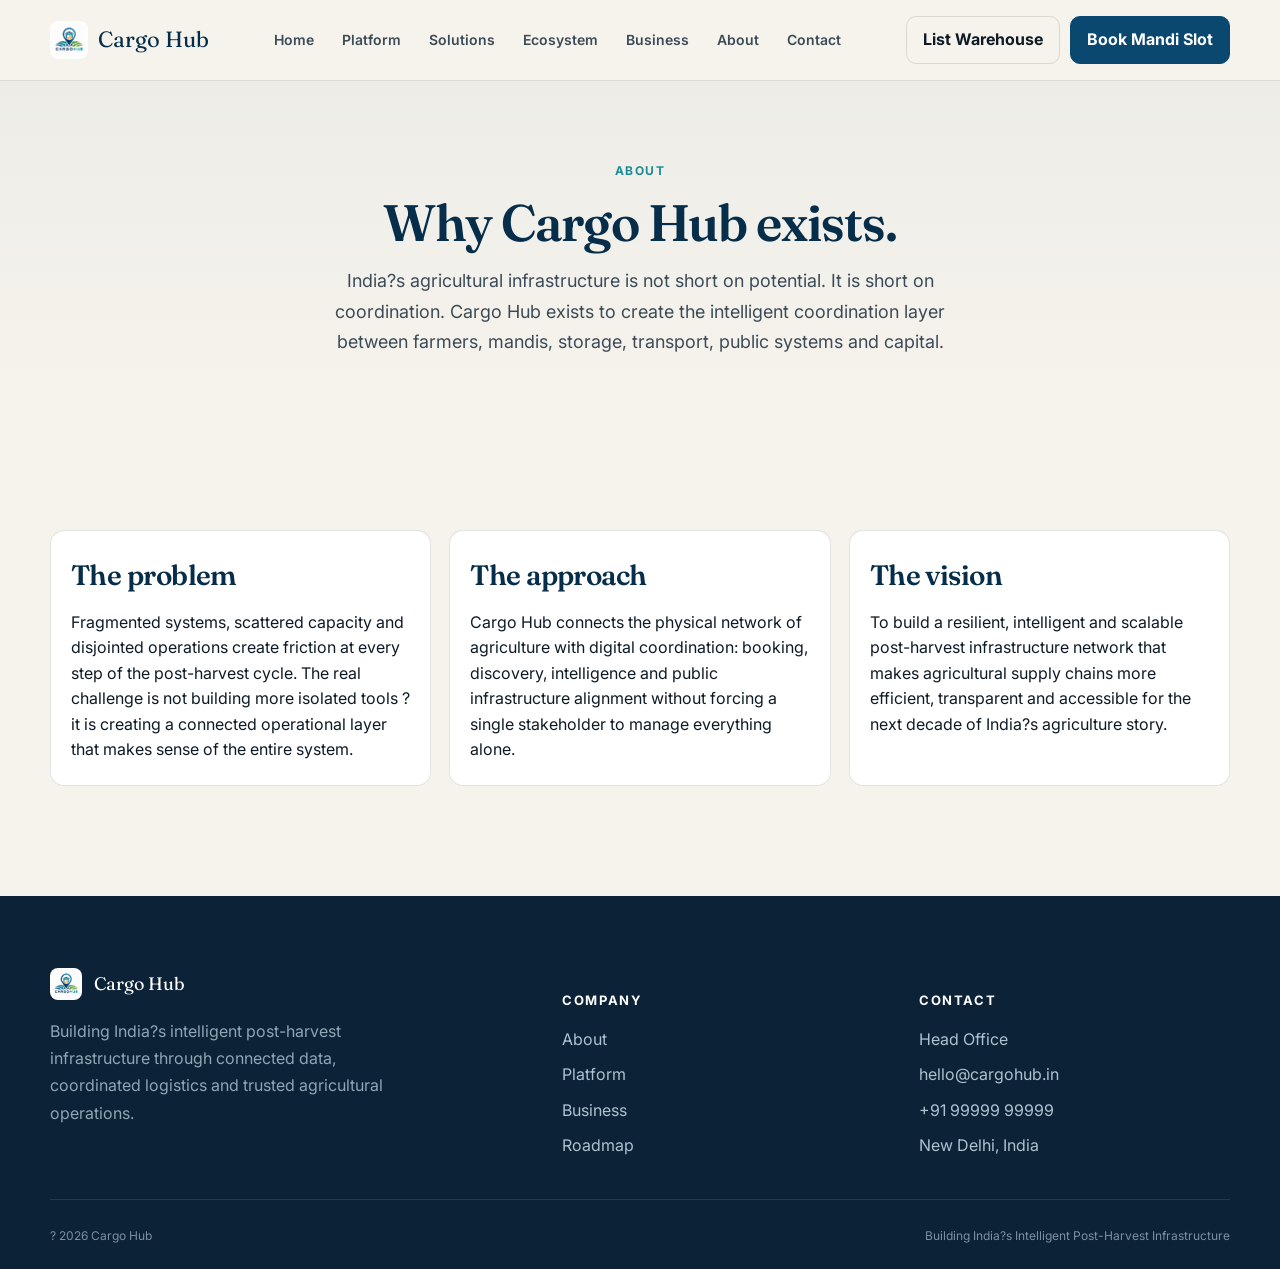
==== about.html @ 275a8447 "updated UI" ====
<!DOCTYPE html><html lang="en"><head><meta charset="UTF-8" /><meta name="viewport" content="width=device-width, initial-scale=1.0" /><title>About | Cargo Hub</title><meta name="description" content="Learn why Cargo Hub exists: to build the intelligent coordination layer for India?s fragmented post-harvest infrastructure." /><link rel="icon" href="assets/cargohub-logo.jpeg" /><link rel="preconnect" href="https://fonts.googleapis.com" /><link rel="preconnect" href="https://fonts.gstatic.com" crossorigin /><link href="https://fonts.googleapis.com/css2?family=Fraunces:opsz,wght@9..144,500;9..144,600;9..144,700&family=Inter:wght@400;500;600;700&display=swap" rel="stylesheet" /><link rel="stylesheet" href="style.css" /></head><body><header class="navbar"><div class="wrap navbar-inner"><a href="index.html" class="brand"><img src="assets/cargohub-logo.jpeg" alt="Cargo Hub logo" /><span class="brand-name">Cargo Hub</span></a><nav class="nav-links" aria-label="Main navigation"><a href="index.html" data-nav>Home</a><div class="nav-item"><a href="platform.html" class="nav-trigger" data-nav aria-expanded="false">Platform</a><div class="mega-menu"><div class="mega-menu-grid"><a href="smart-mandi.html" class="mega-item"><span class="mega-icon">01</span><span><strong>Smart Mandi</strong><small>Digitize arrivals, queues and unloading.</small></span></a><a href="storage-network.html" class="mega-item"><span class="mega-icon">02</span><span><strong>Smart Storage Network</strong><small>Discover and book storage intelligently.</small></span></a><a href="platform.html" class="mega-item"><span class="mega-icon">03</span><span><strong>AI &amp; Intelligence</strong><small>Predictive planning for post-harvest operations.</small></span></a><a href="government.html" class="mega-item"><span class="mega-icon">04</span><span><strong>Government Integration</strong><small>Connect field operations to public programs.</small></span></a></div></div></div><a href="smart-mandi.html" data-nav>Solutions</a><a href="ecosystem.html" data-nav>Ecosystem</a><a href="business.html" data-nav>Business</a><a href="about.html" data-nav>About</a><a href="contact.html" data-nav>Contact</a></nav><div class="nav-ctas"><button class="btn btn-ghost btn-sm" type="button" data-open-modal="warehouse">List Warehouse</button><button class="btn btn-primary btn-sm" type="button" data-open-modal="mandi">Book Mandi Slot</button></div><button class="hamburger" id="hamburgerBtn" type="button" aria-label="Open menu"><span></span><span></span><span></span></button></div></header><div class="mobile-drawer" id="mobileDrawer"><div class="mobile-drawer-top"><a href="index.html" class="brand"><img src="assets/cargohub-logo.jpeg" alt="Cargo Hub logo" /><span class="brand-name">Cargo Hub</span></a><button class="drawer-close" id="drawerClose" type="button" aria-label="Close menu">&times;</button></div><nav class="mobile-menu"><a href="index.html" data-nav-mobile>Home</a><a href="platform.html" data-nav-mobile>Platform</a><div class="mobile-menu-group"><button class="drawer-accordion" type="button">Solutions</button><div class="mobile-submenu"><a href="smart-mandi.html" data-nav-mobile>Smart Mandi</a><a href="storage-network.html" data-nav-mobile>Smart Storage Network</a><a href="platform.html" data-nav-mobile>AI &amp; Intelligence</a><a href="government.html" data-nav-mobile>Government Integration</a></div></div><a href="ecosystem.html" data-nav-mobile>Ecosystem</a><a href="business.html" data-nav-mobile>Business</a><a href="about.html" data-nav-mobile>About</a><a href="contact.html" data-nav-mobile>Contact</a></nav><div class="mobile-drawer-ctas"><button class="btn btn-ghost btn-block" type="button" data-open-modal="warehouse">List Warehouse</button><button class="btn btn-primary btn-block" type="button" data-open-modal="mandi">Book Mandi Slot</button></div></div><main><section class="page-hero"><div class="wrap page-hero-inner reveal"><span class="kicker">About</span><h1>Why Cargo Hub exists.</h1><p>India?s agricultural infrastructure is not short on potential. It is short on coordination. Cargo Hub exists to create the intelligent coordination layer between farmers, mandis, storage, transport, public systems and capital.</p></div></section><section class="section"><div class="wrap"><div class="story-grid reveal"><div class="story-card"><h3>The problem</h3><p>Fragmented systems, scattered capacity and disjointed operations create friction at every step of the post-harvest cycle. The real challenge is not building more isolated tools ? it is creating a connected operational layer that makes sense of the entire system.</p></div><div class="story-card"><h3>The approach</h3><p>Cargo Hub connects the physical network of agriculture with digital coordination: booking, discovery, intelligence and public infrastructure alignment without forcing a single stakeholder to manage everything alone.</p></div><div class="story-card"><h3>The vision</h3><p>To build a resilient, intelligent and scalable post-harvest infrastructure network that makes agricultural supply chains more efficient, transparent and accessible for the next decade of India?s agriculture story.</p></div></div></div></section></main><footer class="site-footer"><div class="wrap"><div class="footer-top"><div><div class="footer-brand"><img src="assets/cargohub-logo.jpeg" alt="Cargo Hub logo" /><div class="footer-brand-name">Cargo Hub</div></div><p class="footer-tag">Building India?s intelligent post-harvest infrastructure through connected data, coordinated logistics and trusted agricultural operations.</p></div><div class="footer-col"><h5>Company</h5><ul><li><a href="about.html">About</a></li><li><a href="platform.html">Platform</a></li><li><a href="business.html">Business</a></li><li><a href="roadmap.html">Roadmap</a></li></ul></div><div class="footer-col"><h5>Contact</h5><ul><li><a href="contact.html">Head Office</a></li><li><a href="mailto:hello@cargohub.in">hello@cargohub.in</a></li><li><a href="tel:+919999999999">+91 99999 99999</a></li><li><a href="contact.html">New Delhi, India</a></li></ul></div></div><div class="footer-bottom"><span>? <span id="year"></span> Cargo Hub</span><span>Building India?s Intelligent Post-Harvest Infrastructure</span></div></div></footer><div class="modal-overlay" id="modal-mandi"><div class="modal" role="dialog" aria-modal="true" aria-labelledby="modal-mandi-title"><div class="modal-top"><h3 id="modal-mandi-title">Book Mandi Slot</h3><button class="modal-close" type="button" data-close-modal aria-label="Close dialog">&times;</button></div><p class="modal-sub">Reserve a pre-scheduled arrival window and skip the queue.</p><form id="form-mandi"><div class="form-row"><label for="name">Full Name</label><input id="name" name="name" type="text" placeholder="Your name" required /></div><div class="form-grid-2"><div class="form-row"><label for="phone">Phone Number</label><input id="phone" name="phone" type="tel" placeholder="+91 9..." required /></div><div class="form-row"><label for="commodity">Commodity</label><input id="commodity" name="commodity" type="text" placeholder="Wheat, Rice..." required /></div></div><div class="form-grid-2"><div class="form-row"><label for="tonnage">Tonnage</label><input id="tonnage" name="tonnage" type="text" placeholder="e.g. 12 MT" required /></div><div class="form-row"><label for="date">Preferred Date</label><input id="date" name="date" type="date" required /></div></div><div class="form-row"><label for="mandi">Mandi / APMC</label><input id="mandi" name="mandi" type="text" placeholder="Mandi name" required /></div><button class="btn btn-primary btn-block" type="submit">Submit Request</button><p class="form-note">This form is connected to the existing Cargo Hub Google Form workflow.</p></form><div class="form-success" id="success-mandi"><div class="fs-icon">?</div><h4>Request submitted</h4><p>Your booking request has been received and routed to the existing Cargo Hub form flow.</p></div></div></div><div class="modal-overlay" id="modal-warehouse"><div class="modal" role="dialog" aria-modal="true" aria-labelledby="modal-warehouse-title"><div class="modal-top"><h3 id="modal-warehouse-title">List Your Warehouse</h3><button class="modal-close" type="button" data-close-modal aria-label="Close dialog">&times;</button></div><p class="modal-sub">Register your facility and start earning from available capacity.</p><form id="form-warehouse"><div class="form-grid-2"><div class="form-row"><label for="owner">Owner Name</label><input id="owner" name="owner" type="text" placeholder="Owner or contact" required /></div><div class="form-row"><label for="org">Organisation</label><input id="org" name="org" type="text" placeholder="Warehouse / firm" required /></div></div><div class="form-grid-2"><div class="form-row"><label for="type">Warehouse Type</label><select id="type" name="type" required><option value="">Select type</option><option>Godown</option><option>Cold Storage</option><option>Warehouse</option><option>Silos / Bulk Storage</option></select></div><div class="form-row"><label for="capacity">Capacity</label><input id="capacity" name="capacity" type="text" placeholder="e.g. 2500 MT" required /></div></div><div class="form-row"><label for="location">Location</label><input id="location" name="location" type="text" placeholder="Village / district / state" required /></div><div class="form-grid-2"><div class="form-row"><label for="phone-warehouse">Phone</label><input id="phone-warehouse" name="phone" type="tel" placeholder="+91 ..." required /></div><div class="form-row"><label for="email">Email</label><input id="email" name="email" type="email" placeholder="you@example.com" required /></div></div><button class="btn btn-primary btn-block" type="submit">List Facility</button><p class="form-note">This form is connected to the existing Cargo Hub warehouse registration flow.</p></form><div class="form-success" id="success-warehouse"><div class="fs-icon">?</div><h4>Warehouse listed</h4><p>Your registration has been received and routed to the existing Cargo Hub warehouse form flow.</p></div></div></div><script src="script.js"></script></body></html>
---- style.css ----
:root {
  --ink: #0E1B26;
  --ink-soft: #3C4B58;
  --marine: #0A4870;
  --marine-deep: #062E4A;
  --teal: #1C8C99;
  --green: #4C8F3E;
  --amber: #E3A13B;
  --paper: #F6F3EC;
  --paper-cool: #EDF4F2;
  --paper-navy: #0C2237;
  --white: #FFFFFF;
  --line: rgba(14, 27, 38, 0.12);
  --line-soft: rgba(14, 27, 38, 0.08);
  --shadow: 0 18px 40px rgba(6, 32, 58, 0.12);
  --font-display: "Fraunces", Georgia, serif;
  --font-body: "Inter", Arial, sans-serif;
  --maxw: 1180px;
  --radius: 12px;
}

* {
  box-sizing: border-box
}

html {
  scroll-behavior: smooth
}

body {
  margin: 0;
  font-family: var(--font-body);
  background: var(--paper);
  color: var(--ink);
  line-height: 1.6;
  -webkit-font-smoothing: antialiased;
  overflow-x: hidden
}

img {
  display: block;
  max-width: 100%
}

a {
  text-decoration: none;
  color: inherit
}

ul {
  list-style: none;
  padding: 0;
  margin: 0
}

button,
input,
select {
  font: inherit
}

h1,
h2,
h3,
h4 {
  margin: 0;
  font-family: var(--font-display);
  color: var(--marine-deep);
  letter-spacing: -0.02em;
  font-weight: 600
}

p {
  margin: 0
}

svg {
  display: block;
  max-width: 100%
}

.wrap {
  width: min(var(--maxw), calc(100% - 48px));
  margin: 0 auto
}

.section {
  padding: 110px 0
}

.section--tight {
  padding: 86px 0
}

.on-cool {
  background: var(--paper-cool)
}

.on-navy {
  background: var(--paper-navy);
  color: #D7E5EE
}

.on-navy h2,
.on-navy h3,
.on-navy h4,
.on-navy .lede {
  color: #FFFFFF
}

.kicker {
  display: inline-block;
  font-size: 12px;
  font-weight: 700;
  letter-spacing: 0.12em;
  text-transform: uppercase;
  color: var(--teal);
  margin-bottom: 16px
}

.section-head {
  margin-bottom: 52px;
  max-width: 700px
}

.section-head.center {
  text-align: center;
  margin-left: auto;
  margin-right: auto
}

.section-head h2 {
  font-size: clamp(32px, 4vw, 48px);
  line-height: 1.08
}

.section-head .lede {
  font-size: 18px;
  color: var(--ink-soft);
  margin-top: 16px;
  line-height: 1.6
}

.hero {
  padding: 72px 0 90px;
  background: radial-gradient(900px 420px at 82% 0%, rgba(28, 140, 153, 0.14), rgba(255, 255, 255, 0) 60%), var(--paper)
}

.hero-grid {
  display: grid;
  grid-template-columns: 1.05fr 0.95fr;
  gap: 52px;
  align-items: center
}

.hero-copy h1 {
  font-size: clamp(42px, 4.8vw, 66px);
  line-height: 0.98;
  max-width: 12ch
}

.lede {
  font-size: 18px;
  color: var(--ink-soft);
  max-width: 42ch;
  line-height: 1.7
}

.hero-ctas {
  display: flex;
  flex-wrap: wrap;
  gap: 16px;
  margin-top: 30px
}

.hero-meta {
  display: flex;
  flex-wrap: wrap;
  gap: 14px 20px;
  margin-top: 24px;
  font-size: 11px;
  letter-spacing: 0.1em;
  text-transform: uppercase;
  color: var(--ink-soft)
}

.hero-eyebrow {
  display: flex;
  align-items: center;
  gap: 12px;
  font-size: 12px;
  font-weight: 700;
  letter-spacing: 0.12em;
  color: var(--marine);
  margin-bottom: 20px
}

.hero-eyebrow::before {
  content: "";
  display: block;
  width: 28px;
  height: 1px;
  background: var(--amber)
}

.btn {
  display: inline-flex;
  align-items: center;
  justify-content: center;
  padding: 12px 22px;
  border: 1px solid transparent;
  border-radius: 10px;
  cursor: pointer;
  font-weight: 700;
  transition: all .2s ease;
  white-space: nowrap
}

.btn:hover {
  transform: translateY(-1px)
}

.btn-primary {
  background: var(--marine);
  color: #fff;
  border-color: var(--marine)
}

.btn-primary:hover {
  background: var(--marine-deep)
}

.btn-ghost {
  background: transparent;
  border-color: var(--line);
  color: var(--ink)
}

.btn-ghost:hover {
  border-color: var(--marine);
  color: var(--marine-deep)
}

.btn-block {
  width: 100%
}

.btn-sm {
  padding: 10px 16px
}

.navbar {
  position: sticky;
  top: 0;
  z-index: 700;
  background: rgba(246, 243, 236, 0.9);
  backdrop-filter: blur(10px);
  border-bottom: 1px solid var(--line)
}

.navbar-inner {
  display: flex;
  align-items: center;
  justify-content: space-between;
  height: 80px
}

.brand {
  display: flex;
  align-items: center;
  gap: 10px
}

.brand img {
  height: 38px;
  width: auto;
  border-radius: 8px
}

.brand-name {
  font-family: var(--font-display);
  font-size: 22px;
  color: var(--marine-deep)
}

.nav-links {
  display: flex;
  align-items: center;
  gap: 28px
}

.nav-links a {
  font-size: 14px;
  font-weight: 600;
  color: var(--ink-soft);
  position: relative;
  padding: 6px 0
}

.nav-links a::after {
  content: "";
  position: absolute;
  left: 0;
  right: 0;
  bottom: -4px;
  height: 2px;
  background: var(--teal);
  transform: scaleX(0);
  transition: transform .2s ease
}

.nav-links a.active,
.nav-links a:hover {
  color: var(--marine-deep)
}

.nav-links a.active::after,
.nav-links a:hover::after {
  transform: scaleX(1)
}

.nav-item {
  position: relative
}

.mega-menu {
  position: absolute;
  top: calc(100% + 18px);
  left: 50%;
  transform: translate(-50%, 12px);
  opacity: 0;
  pointer-events: none;
  transition: all .2s ease;
  width: min(620px, 62vw);
  background: var(--white);
  border: 1px solid var(--line);
  border-radius: 16px;
  box-shadow: var(--shadow);
  padding: 18px;
  z-index: 100
}

.nav-item.open .mega-menu {
  opacity: 1;
  transform: translate(-50%, 0);
  pointer-events: auto
}

.mega-menu-grid {
  display: grid;
  grid-template-columns: repeat(2, minmax(0, 1fr));
  gap: 14px
}

.mega-item {
  display: flex;
  gap: 12px;
  border: 1px solid var(--line-soft);
  border-radius: 12px;
  padding: 14px;
  background: #fff;
  transition: border-color .2s ease, background .2s ease
}

.mega-item:hover {
  border-color: var(--teal);
  background: #f8faf9
}

.mega-item strong {
  display: block;
  color: var(--marine-deep);
  font-size: 15px;
  margin-bottom: 4px
}

.mega-item small {
  display: block;
  color: var(--ink-soft);
  line-height: 1.5
}

.mega-icon {
  width: 34px;
  height: 34px;
  border-radius: 10px;
  background: rgba(28, 140, 153, 0.1);
  display: inline-flex;
  align-items: center;
  justify-content: center;
  font-size: 11px;
  color: var(--marine-deep);
  font-weight: 700;
  flex-shrink: 0
}

.nav-ctas {
  display: flex;
  align-items: center;
  gap: 10px
}

.hamburger {
  display: none;
  background: none;
  border: 0;
  padding: 8px;
  cursor: pointer
}

.hamburger span {
  display: block;
  width: 22px;
  height: 2px;
  background: var(--ink);
  margin: 4px 0;
  border-radius: 2px
}

.mobile-drawer {
  position: fixed;
  inset: 0 auto 0 0;
  width: min(88vw, 360px);
  background: var(--paper);
  border-right: 1px solid var(--line);
  transform: translateX(-110%);
  transition: transform .25s ease;
  z-index: 900;
  padding: 24px 24px 32px;
  display: flex;
  flex-direction: column
}

.mobile-drawer.open {
  transform: translateX(0)
}

.mobile-drawer-top {
  display: flex;
  align-items: center;
  justify-content: space-between;
  margin-bottom: 24px
}

.drawer-close {
  background: none;
  border: 0;
  font-size: 32px;
  color: var(--ink);
  cursor: pointer;
  line-height: 1
}

.mobile-menu {
  display: flex;
  flex-direction: column;
  gap: 4px
}

.mobile-menu a,
.drawer-accordion {
  font-family: var(--font-display);
  font-size: 22px;
  color: var(--marine-deep);
  padding: 14px 0;
  border-bottom: 1px solid var(--line-soft);
  background: none;
  border-left: 0;
  border-right: 0;
  border-top: 0;
  text-align: left;
  width: 100%
}

.mobile-menu-group .mobile-submenu {
  display: none;
  padding: 0 0 12px
}

.mobile-menu-group.open .mobile-submenu {
  display: flex;
  flex-direction: column
}

.mobile-submenu a {
  font-family: var(--font-body);
  font-size: 15px;
  padding: 8px 0;
  border-bottom: 0
}

.mobile-drawer-ctas {
  display: flex;
  flex-direction: column;
  gap: 10px;
  margin-top: auto;
  padding-top: 18px
}

.trust-strip {
  background: var(--white);
  border-top: 1px solid var(--line);
  border-bottom: 1px solid var(--line)
}

.trust-list {
  display: flex;
  flex-wrap: wrap;
  justify-content: space-between;
  gap: 18px 28px;
  padding: 18px 0;
  font-size: 12px;
  font-weight: 600;
  color: var(--ink-soft);
  letter-spacing: 0.02em
}

.trust-list span {
  white-space: nowrap
}

.problem-grid {
  display: grid;
  grid-template-columns: repeat(2, minmax(0, 1fr));
  gap: 2px;
  border: 1px solid var(--line);
  background: var(--line);
  border-radius: 12px;
  overflow: hidden
}

.problem-card {
  background: var(--white);
  padding: 28px 26px
}

.problem-card h4 {
  font-size: 19px;
  margin-bottom: 8px
}

.problem-card p {
  color: var(--ink-soft)
}

.num {
  display: block;
  color: var(--teal);
  font-size: 13px;
  font-weight: 700;
  letter-spacing: 0.12em;
  margin-bottom: 12px
}

.compare {
  display: grid;
  grid-template-columns: repeat(2, minmax(0, 1fr));
  gap: 28px;
  margin-top: 52px
}

.compare-col {
  padding: 28px 26px;
  border-radius: 14px
}

.compare-col.today {
  background: var(--paper-navy);
  color: #CBDAEA
}

.compare-col.today h3 {
  color: #fff
}

.compare-col.tomorrow {
  background: var(--white);
  border: 1px solid var(--line)
}

.compare-label {
  font-size: 12px;
  font-weight: 700;
  letter-spacing: 0.12em;
  color: var(--teal);
  display: block;
  margin-bottom: 6px
}

.compare-col h3 {
  font-size: 22px;
  margin-bottom: 18px
}

.compare-list {
  display: grid;
  gap: 12px
}

.compare-list li {
  position: relative;
  padding-left: 18px;
  color: inherit;
  line-height: 1.6
}

.compare-list li::before {
  position: absolute;
  left: 0;
  top: 0;
  color: var(--green);
  font-weight: 700
}

.compare-col.today .compare-list li::before {
  content: '?';
  color: #8AA3B6
}

.compare-col.tomorrow .compare-list li::before {
  content: '?';
  color: var(--green)
}

.quadrants {
  display: grid;
  grid-template-columns: repeat(2, minmax(0, 1fr));
  gap: 20px
}

.quad-card {
  background: var(--white);
  border: 1px solid var(--line);
  border-radius: 12px;
  padding: 28px 24px;
  transition: border-color .2s ease, box-shadow .2s ease
}

.quad-card:hover {
  border-color: var(--teal);
  box-shadow: var(--shadow)
}

.quad-top {
  display: flex;
  align-items: center;
  gap: 12px;
  margin-bottom: 18px
}

.quad-icon {
  width: 42px;
  height: 42px;
  border-radius: 10px;
  display: flex;
  align-items: center;
  justify-content: center;
  background: rgba(28, 140, 153, 0.08);
  font-size: 18px;
  color: var(--marine-deep)
}

.q-mandi .quad-icon {
  background: rgba(10, 72, 112, 0.10)
}

.q-storage .quad-icon {
  background: rgba(28, 140, 153, 0.10)
}

.q-intel .quad-icon {
  background: rgba(76, 143, 62, 0.10)
}

.q-infra .quad-icon {
  background: rgba(227, 161, 59, 0.15)
}

.quad-card ul {
  display: grid;
  gap: 10px
}

.quad-card li {
  padding-left: 16px;
  position: relative;
  color: var(--ink-soft)
}

.quad-card li::before {
  content: "";
  position: absolute;
  left: 0;
  top: 9px;
  width: 6px;
  height: 6px;
  border-radius: 50%;
  background: var(--amber)
}

.feature-panel {
  display: grid;
  grid-template-columns: 1fr 1fr;
  gap: 30px;
  align-items: center;
  background: var(--white);
  border: 1px solid var(--line);
  border-radius: 16px;
  padding: 30px;
  margin-bottom: 26px
}

.feature-panel.reverse {
  grid-template-columns: 1fr 1fr
}

.feature-copy h3 {
  font-size: clamp(28px, 3vw, 38px);
  margin-bottom: 16px
}

.feature-copy p {
  color: var(--ink-soft);
  margin-bottom: 18px
}

.benefits-list {
  display: grid;
  gap: 10px;
  margin-bottom: 22px
}

.benefits-list li {
  position: relative;
  padding-left: 18px;
  color: var(--ink-soft)
}

.benefits-list li::before {
  content: "?";
  position: absolute;
  left: 0;
  color: var(--teal)
}

.feature-visual {
  min-height: 250px;
  border-radius: 16px;
  display: flex;
  align-items: center;
  justify-content: center;
  background: linear-gradient(135deg, #062E4A, #0A4870);
  overflow: hidden
}

.navy-visual {
  background: linear-gradient(135deg, #062E4A, #0A4870)
}

.teal-visual {
  background: linear-gradient(135deg, #1C8C99, #0A4870)
}

.green-visual {
  background: linear-gradient(135deg, #4C8F3E, #1C8C99)
}

.amber-visual {
  background: linear-gradient(135deg, #E3A13B, #0A4870)
}

.dark-visual {
  background: linear-gradient(135deg, #0d2235, #062E4A)
}

.stack-card,
.trend-box,
.mini-metrics {
  width: min(82%, 320px);
  display: grid;
  gap: 12px;
  padding: 20px;
  border-radius: 14px;
  background: rgba(255, 255, 255, 0.12);
  border: 1px solid rgba(255, 255, 255, 0.2);
  color: #fff
}

.stack-card span,
.trend-box span,
.mini-metrics div {
  display: flex;
  justify-content: space-between;
  gap: 10px;
  font-weight: 600;
  align-items: center
}

.mini-metrics strong {
  font-family: var(--font-display)
}

.stats-grid {
  display: grid;
  grid-template-columns: repeat(4, minmax(0, 1fr));
  gap: 18px
}

.stat-card {
  background: var(--white);
  border: 1px solid var(--line);
  border-radius: 14px;
  padding: 26px 20px;
  text-align: center
}

.stat-card strong {
  display: block;
  font-family: var(--font-display);
  font-size: clamp(28px, 2.5vw, 36px);
  color: var(--marine-deep);
  margin-bottom: 8px
}

.stat-card span {
  color: var(--ink-soft);
  font-size: 14px
}

.final-cta {
  background: var(--marine-deep);
  border-radius: 18px;
  padding: 68px 32px;
  text-align: center;
  background-image: radial-gradient(700px 260px at 50% 0%, rgba(28, 140, 153, 0.28), transparent 65%)
}

.final-cta h2 {
  color: #fff;
  font-size: clamp(28px, 3.8vw, 46px);
  max-width: 18ch;
  margin: 0 auto;
  line-height: 1.08
}

.final-cta p {
  max-width: 52ch;
  margin: 18px auto 0;
  color: #AEC2D0
}

.final-cta-btns {
  display: flex;
  justify-content: center;
  flex-wrap: wrap;
  gap: 14px;
  margin-top: 30px
}

.site-footer {
  background: var(--paper-navy);
  color: #AEC2D0;
  padding: 72px 0 24px
}

.footer-top {
  display: grid;
  grid-template-columns: 1.5fr 1fr 1fr;
  gap: 46px;
  padding-bottom: 40px;
  border-bottom: 1px solid rgba(255, 255, 255, 0.1)
}

.footer-brand {
  display: flex;
  align-items: center;
  gap: 12px;
  margin-bottom: 18px
}

.footer-brand img {
  height: 32px;
  width: auto;
  border-radius: 8px
}

.footer-brand-name {
  font-family: var(--font-display);
  font-size: 18px;
  color: #fff
}

.footer-tag {
  color: #8FA6B5;
  max-width: 34ch;
  line-height: 1.7
}

.footer-col h5 {
  font-size: 13px;
  font-weight: 700;
  letter-spacing: 0.12em;
  text-transform: uppercase;
  color: #fff;
  margin-bottom: 16px
}

.footer-col ul {
  display: grid;
  gap: 10px
}

.footer-col a {
  color: #AEC2D0
}

.footer-bottom {
  display: flex;
  justify-content: space-between;
  gap: 14px;
  flex-wrap: wrap;
  padding-top: 26px;
  color: #7E8FA1;
  font-size: 12px
}

.modal-overlay {
  position: fixed;
  inset: 0;
  background: rgba(6, 20, 33, 0.55);
  display: flex;
  align-items: center;
  justify-content: center;
  z-index: 1000;
  padding: 24px;
  opacity: 0;
  pointer-events: none;
  transition: opacity .2s ease
}

.modal-overlay.open {
  opacity: 1;
  pointer-events: auto
}

.modal {
  background: var(--white);
  border-radius: 14px;
  width: min(520px, 100%);
  max-height: 88vh;
  overflow: auto;
  padding: 28px 28px 24px;
  transform: translateY(10px);
  transition: transform .2s ease
}

.modal-overlay.open .modal {
  transform: translateY(0)
}

.modal-top {
  display: flex;
  align-items: flex-start;
  justify-content: space-between;
  gap: 16px;
  margin-bottom: 10px
}

.modal-top h3 {
  font-size: 24px
}

.modal-close {
  background: none;
  border: 0;
  font-size: 26px;
  color: var(--ink-soft);
  cursor: pointer
}

.modal-sub {
  font-size: 14px;
  color: var(--ink-soft);
  margin-bottom: 20px
}

.form-row {
  margin-bottom: 16px
}

.form-grid-2 {
  display: grid;
  grid-template-columns: repeat(2, minmax(0, 1fr));
  gap: 14px
}

.form-row label {
  display: block;
  font-size: 13px;
  font-weight: 700;
  margin-bottom: 6px;
  color: var(--marine-deep)
}

.form-row input,
.form-row select {
  width: 100%;
  padding: 11px 12px;
  border: 1px solid var(--line);
  border-radius: 8px;
  background: #f9fafb;
  color: var(--ink)
}

.form-row input:focus,
.form-row select:focus {
  outline: none;
  border-color: var(--teal);
  background: #fff
}

.form-note {
  margin-top: 12px;
  text-align: center;
  font-size: 12px;
  color: var(--ink-soft)
}

.form-success {
  display: none;
  text-align: center;
  padding: 20px 0
}

.form-success.show {
  display: block
}

.form-success .fs-icon {
  font-size: 40px;
  color: var(--green);
  margin-bottom: 12px
}

.form-success h4 {
  font-size: 24px;
  margin-bottom: 10px
}

.form-success p {
  color: var(--ink-soft)
}

.reveal {
  opacity: 0;
  transform: translateY(14px);
  transition: opacity .6s ease, transform .6s ease
}

.reveal.in {
  opacity: 1;
  transform: translateY(0)
}

.page-hero {
  padding: 76px 0 44px;
  background: linear-gradient(180deg, rgba(10, 72, 112, 0.04), rgba(10, 72, 112, 0));
}

.page-hero-inner {
  text-align: center;
  max-width: 820px;
  margin: 0 auto
}

.page-hero-inner h1 {
  font-size: clamp(36px, 4vw, 58px);
  line-height: 1.05;
  margin-bottom: 16px
}

.page-hero-inner p {
  margin: 0 auto;
  max-width: 60ch;
  color: var(--ink-soft);
  font-size: 18px;
  line-height: 1.7
}

.page-hero-actions {
  margin-top: 28px
}

.process-flow,
.value-grid,
.timeline,
.story-grid,
.two-col-grid,
.contact-layout {
  display: grid;
  gap: 18px
}

.process-flow {
  grid-template-columns: repeat(5, minmax(120px, 1fr));
  margin-bottom: 30px
}

.process-step,
.value-card,
.info-card,
.story-card,
.contact-panel,
.rev-card {
  background: var(--white);
  border: 1px solid var(--line);
  border-radius: 14px;
  padding: 22px 20px
}

.process-step span {
  display: block;
  color: var(--teal);
  font-size: 11px;
  font-weight: 700;
  letter-spacing: 0.12em;
  margin-bottom: 10px
}

.process-step strong {
  font-size: 16px;
  color: var(--marine-deep)
}

.two-col-grid {
  grid-template-columns: repeat(2, minmax(0, 1fr))
}

.info-card h3,
.story-card h3,
.contact-panel h3 {
  font-size: 28px;
  margin-bottom: 12px
}

.value-grid {
  grid-template-columns: repeat(3, minmax(0, 1fr))
}

.value-card strong {
  display: block;
  color: var(--marine-deep);
  font-size: 18px;
  margin-bottom: 8px
}

.value-card span {
  color: var(--ink-soft);
  font-size: 14px
}

.story-block {
  margin-top: 40px;
  background: var(--paper-cool);
  border: 1px solid var(--line);
  border-radius: 16px;
  padding: 30px
}

.story-block h3 {
  font-size: 28px;
  margin-bottom: 18px
}

.timeline {
  grid-template-columns: repeat(6, minmax(110px, 1fr))
}

.timeline-item {
  display: flex;
  flex-direction: column;
  gap: 8px;
  background: var(--white);
  border: 1px solid var(--line);
  border-radius: 12px;
  padding: 16px 14px
}

.timeline-item span {
  font-size: 11px;
  color: var(--teal);
  font-weight: 700;
  letter-spacing: 0.12em
}

.timeline-item strong {
  font-size: 15px;
  color: var(--marine-deep)
}

.small-timeline {
  grid-template-columns: repeat(5, minmax(100px, 1fr))
}

.story-grid {
  grid-template-columns: repeat(3, minmax(0, 1fr))
}

.contact-layout {
  grid-template-columns: repeat(2, minmax(0, 1fr))
}

.contact-list {
  display: grid;
  gap: 12px;
  margin-top: 18px
}

.contact-list a,
.contact-list strong {
  color: var(--marine-deep)
}

.partnership-list {
  display: grid;
  gap: 12px;
  margin-top: 18px
}

.revenue-grid {
  display: grid;
  grid-template-columns: repeat(3, minmax(0, 1fr));
  gap: 18px
}

.rev-card .rv-t {
  font-weight: 700;
  color: var(--marine-deep);
  margin-bottom: 7px
}

.rev-card .rv-d {
  color: var(--ink-soft)
}

.roadmap {
  position: relative;
  max-width: 760px;
  margin: 0 auto
}

.roadmap-line {
  position: absolute;
  left: 18px;
  top: 8px;
  bottom: 8px;
  width: 2px;
  background: var(--line)
}

.rm-item {
  position: relative;
  padding: 0 0 30px 54px
}

.rm-item:last-child {
  padding-bottom: 0
}

.rm-dot {
  position: absolute;
  left: 9px;
  top: 4px;
  width: 20px;
  height: 20px;
  border-radius: 50%;
  background: #fff;
  border: 2px solid var(--teal)
}

.rm-phase {
  font-size: 12px;
  font-weight: 700;
  letter-spacing: 0.12em;
  color: var(--teal);
  margin-bottom: 8px
}

.rm-item h4 {
  font-size: 20px;
  margin-bottom: 8px
}

.rm-item p {
  color: var(--ink-soft)
}

.tabs-nav {
  display: flex;
  flex-wrap: wrap;
  gap: 8px;
  margin-bottom: 24px
}

.tab-btn {
  padding: 10px 18px;
  border-radius: 999px;
  border: 1px solid var(--line);
  background: #fff;
  color: var(--ink-soft);
  font-weight: 600;
  cursor: pointer
}

.tab-btn.active {
  background: var(--marine);
  color: #fff;
  border-color: var(--marine)
}

.tab-panel {
  display: none
}

.tab-panel.active {
  display: grid;
  grid-template-columns: 1fr 1fr;
  gap: 28px;
  align-items: center;
  background: #fff;
  border: 1px solid var(--line);
  border-radius: 16px;
  padding: 32px
}

.tab-panel h3 {
  font-size: 28px;
  margin-bottom: 10px
}

.tp-desc {
  color: var(--ink-soft);
  margin-bottom: 18px
}

.tp-benefits {
  display: grid;
  gap: 10px
}

.tp-benefits li {
  position: relative;
  padding-left: 18px;
  color: var(--ink-soft)
}

.tp-benefits li::before {
  content: '?';
  position: absolute;
  left: 0;
  color: var(--green);
  font-weight: 700
}

.tp-visual {
  min-height: 220px;
  border-radius: 14px;
  display: flex;
  align-items: center;
  justify-content: center;
  color: #fff;
  font-family: var(--font-display);
  font-size: 34px
}

.scheme-grid {
  display: grid;
  grid-template-columns: repeat(4, minmax(0, 1fr));
  gap: 16px
}

.scheme-card {
  background: #fff;
  border: 1px solid var(--line);
  border-radius: 12px;
  padding: 24px 18px;
  text-align: center
}

.sc-abbr {
  font-family: var(--font-display);
  font-size: 28px;
  color: var(--marine);
  margin-bottom: 4px
}

.sc-name {
  color: var(--ink-soft);
  font-size: 13px
}

.story-grid {
  margin-top: 18px
}

@media (max-width:980px) {

  .nav-links,
  .nav-ctas {
    display: none
  }

  .hamburger {
    display: block
  }

  .hero-grid,
  .feature-panel,
  .compare,
  .contact-layout,
  .value-grid,
  .story-grid,
  .two-col-grid,
  .process-flow,
  .timeline,
  .small-timeline,
  .scheme-grid,
  .revenue-grid,
  .tab-panel.active {
    grid-template-columns: 1fr
  }

  .stats-grid {
    grid-template-columns: repeat(2, minmax(0, 1fr))
  }

  .footer-top {
    grid-template-columns: 1fr
  }

  .mega-menu {
    display: none
  }

  .nav-item {
    position: static
  }
}

@media (max-width:600px) {
  .wrap {
    width: min(var(--maxw), calc(100% - 28px))
  }

  .section {
    padding: 78px 0
  }

  .hero {
    padding-top: 52px
  }

  .hero-copy h1 {
    max-width: none
  }

  .feature-panel {
    padding: 20px 18px
  }

  .stats-grid {
    grid-template-columns: 1fr
  }

  .process-flow {
    grid-template-columns: 1fr
  }

  .timeline,
  .small-timeline {
    grid-template-columns: 1fr
  }

  .scheme-grid {
    grid-template-columns: 1fr 1fr
  }

  .revenue-grid {
    grid-template-columns: 1fr
  }

  .form-grid-2 {
    grid-template-columns: 1fr
  }

  .final-cta {
    padding: 58px 18px
  }

}


@media (max-width:980px) {

  .nav-links,
  .nav-ctas {
    display: none
  }

  .hamburger {
    display: block
  }

  .hero-grid,
  .feature-panel,
  .compare,
  .contact-layout,
  .value-grid,
  .story-grid,
  .two-col-grid,
  .process-flow,
  .timeline,
  .small-timeline,
  .scheme-grid,
  .revenue-grid,
  .tab-panel.active {
    grid-template-columns: 1fr
  }

  .stats-grid {
    grid-template-columns: repeat(2, minmax(0, 1fr))
  }

  .footer-top {
    grid-template-columns: 1fr
  }

  .mega-menu {
    display: none
  }

  .nav-item {
    position: static
  }

  .navbar {
    position: sticky;
    top: 0;
    z-index: 30
  }

  .navbar-inner {
    padding: 14px 0;
    min-height: 68px
  }

  .brand {
    gap: 10px
  }

  .brand-name {
    font-size: 1.05rem
  }

  .hero {
    padding-top: 56px;
    padding-bottom: 72px
  }

  .hero-grid {
    gap: 34px
  }

  .hero-copy h1 {
    max-width: 12ch
  }

  .section {
    padding: 88px 0
  }

  .section-head {
    margin-bottom: 36px
  }

  .section-head h2 {
    font-size: clamp(28px, 5vw, 42px)
  }

  .problem-grid,
  .roadmap-grid,
  .impact-grid,
  .grid-3,
  .grid-4,
  .stats-grid,
  .partners-grid,
  .team-grid,
  .quote-grid,
  .steps-grid,
  .feature-list {
    grid-template-columns: repeat(2, minmax(0, 1fr))
  }

  .tab-btn {
    padding: 10px 15px
  }

  .tab-panel h3 {
    font-size: 24px
  }
}

@media (max-width:768px) {
  .wrap {
    width: min(var(--maxw), calc(100% - 28px))
  }

  .section {
    padding: 76px 0
  }

  .hero {
    padding-top: 48px;
    padding-bottom: 64px
  }

  .hero-grid {
    grid-template-columns: 1fr
  }

  .hero-copy {
    text-align: left
  }

  .hero-copy h1 {
    font-size: clamp(36px, 9vw, 48px);
    max-width: none;
    line-height: 1.02
  }

  .hero-ctas {
    flex-direction: column;
    align-items: stretch
  }

  .hero-ctas .btn {
    width: 100%
  }

  .hero-meta {
    gap: 10px 14px
  }

  .hero-meta span {
    display: inline-flex
  }

  .section-head {
    max-width: 100%
  }

  .section-head .lede,
  .lede {
    font-size: 17px
  }

  .problem-grid,
  .stats-grid,
  .roadmap-grid,
  .grid-3,
  .grid-4,
  .partners-grid,
  .team-grid,
  .quote-grid,
  .steps-grid,
  .feature-list {
    grid-template-columns: 1fr
  }

  .compare {
    grid-template-columns: 1fr
  }

  .quadrants,
  .scheme-grid,
  .revenue-grid {
    grid-template-columns: 1fr 1fr
  }

  .feature-panel {
    padding: 22px 18px
  }

  .process-flow,
  .timeline,
  .small-timeline,
  .value-grid,
  .story-grid,
  .two-col-grid,
  .contact-layout,
  .form-grid-2 {
    grid-template-columns: 1fr
  }

  .story-card,
  .news-card,
  .team-card,
  .partner-card,
  .scheme-card {
    padding: 20px 18px
  }

  .final-cta {
    padding: 56px 18px
  }

  .footer-top {
    grid-template-columns: 1fr
  }

  .footer-bottom {
    flex-direction: column;
    align-items: flex-start;
    gap: 10px
  }

  .mobile-drawer {
    padding: 18px 18px 20px
  }

  .mobile-menu {
    margin-top: 20px
  }

  .mobile-menu a,
  .drawer-accordion {
    padding: 12px 0
  }

  .mobile-drawer-ctas {
    margin-top: 20px;
    display: grid;
    gap: 12px
  }
}

@media (max-width:600px) {
  .wrap {
    width: min(var(--maxw), calc(100% - 24px))
  }

  .section {
    padding: 68px 0
  }

  .hero {
    padding-top: 42px
  }

  .hero-copy h1 {
    max-width: none
  }

  .feature-panel {
    padding: 20px 18px
  }

  .stats-grid {
    grid-template-columns: 1fr
  }

  .process-flow {
    grid-template-columns: 1fr
  }

  .timeline,
  .small-timeline {
    grid-template-columns: 1fr
  }

  .scheme-grid {
    grid-template-columns: 1fr 1fr
  }

  .revenue-grid {
    grid-template-columns: 1fr
  }

  .form-grid-2 {
    grid-template-columns: 1fr
  }

  .final-cta {
    padding: 52px 18px
  }

  .trust-list {
    gap: 10px 14px;
    justify-content: center
  }

  .trust-list span {
    padding: 8px 10px;
    font-size: 11px
  }

  .brand-name {
    letter-spacing: -0.03em
  }

  .btn {
    padding: 12px 18px
  }

  .btn-block {
    width: 100%
  }

  .tab-panel.active {
    padding: 22px 18px;
    gap: 18px
  }

  .tab-panel .tp-visual {
    min-height: 180px
  }

  .contact-form,
  .form-shell,
  .value-card,
  .story-card,
  .card-shell,
  .problem-card,
  .quad-card,
  .panel-card {
    border-radius: 12px
  }
}

@media (max-width:420px) {
  .navbar-inner {
    padding: 12px 0
  }

  .brand img {
    width: 36px;
    height: 36px
  }

  .brand-name {
    font-size: 0.98rem
  }

  .hero-eyebrow {
    font-size: 11px;
    letter-spacing: 0.09em
  }

  .hero-meta {
    font-size: 10px;
    letter-spacing: 0.08em
  }

  .hero-ctas .btn,
  .mobile-drawer-ctas .btn {
    min-height: 46px
  }

  .problem-card,
  .quad-card,
  .scheme-card,
  .story-card,
  .team-card,
  .partner-card,
  .step-card,
  .feature-panel,
  .news-card,
  .action-card {
    padding: 18px 16px
  }

  .section-head h2 {
    font-size: clamp(24px, 7vw, 32px)
  }

  .quadrants,
  .scheme-grid {
    grid-template-columns: 1fr
  }

  .trust-list span {
    width: 100%;
    text-align: center
  }

  .mobile-drawer-top {
    align-items: center
  }

  .drawer-close {
    font-size: 32px;
    line-height: 1
  }
}
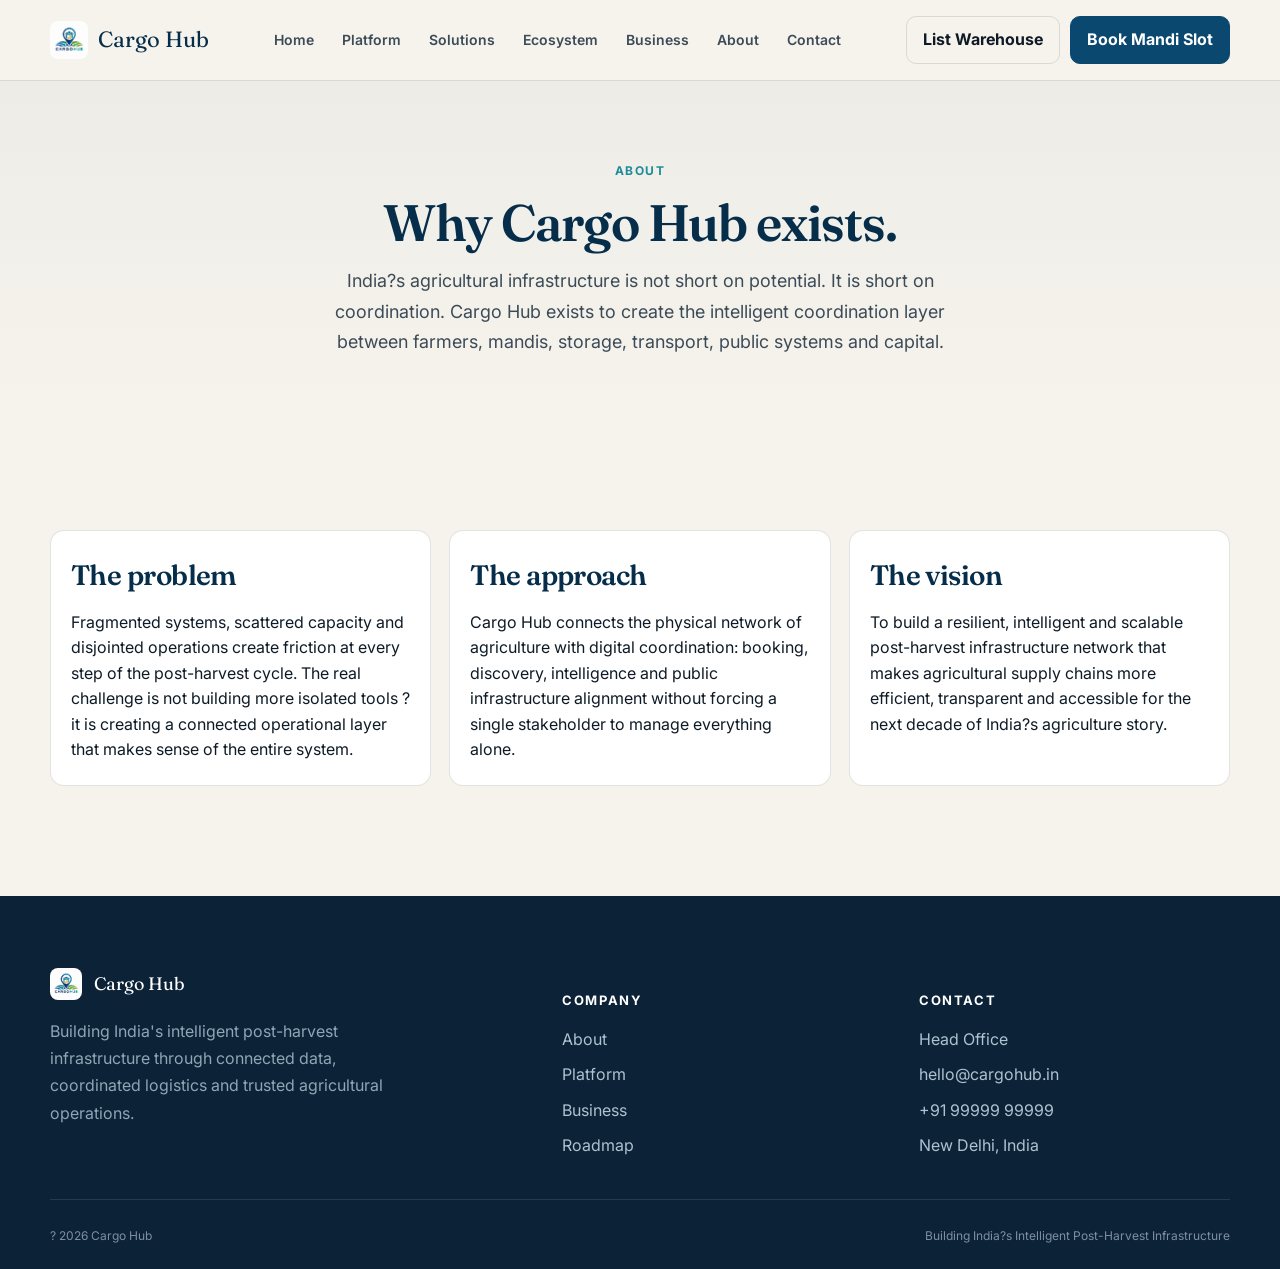
==== commit 80c15c0f: "Edited header" ====
--- a/about.html
+++ b/about.html
@@ -1 +1,216 @@
-<!DOCTYPE html><html lang="en"><head><meta charset="UTF-8" /><meta name="viewport" content="width=device-width, initial-scale=1.0" /><title>About | Cargo Hub</title><meta name="description" content="Learn why Cargo Hub exists: to build the intelligent coordination layer for India?s fragmented post-harvest infrastructure." /><link rel="icon" href="assets/cargohub-logo.jpeg" /><link rel="preconnect" href="https://fonts.googleapis.com" /><link rel="preconnect" href="https://fonts.gstatic.com" crossorigin /><link href="https://fonts.googleapis.com/css2?family=Fraunces:opsz,wght@9..144,500;9..144,600;9..144,700&family=Inter:wght@400;500;600;700&display=swap" rel="stylesheet" /><link rel="stylesheet" href="style.css" /></head><body><header class="navbar"><div class="wrap navbar-inner"><a href="index.html" class="brand"><img src="assets/cargohub-logo.jpeg" alt="Cargo Hub logo" /><span class="brand-name">Cargo Hub</span></a><nav class="nav-links" aria-label="Main navigation"><a href="index.html" data-nav>Home</a><div class="nav-item"><a href="platform.html" class="nav-trigger" data-nav aria-expanded="false">Platform</a><div class="mega-menu"><div class="mega-menu-grid"><a href="smart-mandi.html" class="mega-item"><span class="mega-icon">01</span><span><strong>Smart Mandi</strong><small>Digitize arrivals, queues and unloading.</small></span></a><a href="storage-network.html" class="mega-item"><span class="mega-icon">02</span><span><strong>Smart Storage Network</strong><small>Discover and book storage intelligently.</small></span></a><a href="platform.html" class="mega-item"><span class="mega-icon">03</span><span><strong>AI &amp; Intelligence</strong><small>Predictive planning for post-harvest operations.</small></span></a><a href="government.html" class="mega-item"><span class="mega-icon">04</span><span><strong>Government Integration</strong><small>Connect field operations to public programs.</small></span></a></div></div></div><a href="smart-mandi.html" data-nav>Solutions</a><a href="ecosystem.html" data-nav>Ecosystem</a><a href="business.html" data-nav>Business</a><a href="about.html" data-nav>About</a><a href="contact.html" data-nav>Contact</a></nav><div class="nav-ctas"><button class="btn btn-ghost btn-sm" type="button" data-open-modal="warehouse">List Warehouse</button><button class="btn btn-primary btn-sm" type="button" data-open-modal="mandi">Book Mandi Slot</button></div><button class="hamburger" id="hamburgerBtn" type="button" aria-label="Open menu"><span></span><span></span><span></span></button></div></header><div class="mobile-drawer" id="mobileDrawer"><div class="mobile-drawer-top"><a href="index.html" class="brand"><img src="assets/cargohub-logo.jpeg" alt="Cargo Hub logo" /><span class="brand-name">Cargo Hub</span></a><button class="drawer-close" id="drawerClose" type="button" aria-label="Close menu">&times;</button></div><nav class="mobile-menu"><a href="index.html" data-nav-mobile>Home</a><a href="platform.html" data-nav-mobile>Platform</a><div class="mobile-menu-group"><button class="drawer-accordion" type="button">Solutions</button><div class="mobile-submenu"><a href="smart-mandi.html" data-nav-mobile>Smart Mandi</a><a href="storage-network.html" data-nav-mobile>Smart Storage Network</a><a href="platform.html" data-nav-mobile>AI &amp; Intelligence</a><a href="government.html" data-nav-mobile>Government Integration</a></div></div><a href="ecosystem.html" data-nav-mobile>Ecosystem</a><a href="business.html" data-nav-mobile>Business</a><a href="about.html" data-nav-mobile>About</a><a href="contact.html" data-nav-mobile>Contact</a></nav><div class="mobile-drawer-ctas"><button class="btn btn-ghost btn-block" type="button" data-open-modal="warehouse">List Warehouse</button><button class="btn btn-primary btn-block" type="button" data-open-modal="mandi">Book Mandi Slot</button></div></div><main><section class="page-hero"><div class="wrap page-hero-inner reveal"><span class="kicker">About</span><h1>Why Cargo Hub exists.</h1><p>India?s agricultural infrastructure is not short on potential. It is short on coordination. Cargo Hub exists to create the intelligent coordination layer between farmers, mandis, storage, transport, public systems and capital.</p></div></section><section class="section"><div class="wrap"><div class="story-grid reveal"><div class="story-card"><h3>The problem</h3><p>Fragmented systems, scattered capacity and disjointed operations create friction at every step of the post-harvest cycle. The real challenge is not building more isolated tools ? it is creating a connected operational layer that makes sense of the entire system.</p></div><div class="story-card"><h3>The approach</h3><p>Cargo Hub connects the physical network of agriculture with digital coordination: booking, discovery, intelligence and public infrastructure alignment without forcing a single stakeholder to manage everything alone.</p></div><div class="story-card"><h3>The vision</h3><p>To build a resilient, intelligent and scalable post-harvest infrastructure network that makes agricultural supply chains more efficient, transparent and accessible for the next decade of India?s agriculture story.</p></div></div></div></section></main><footer class="site-footer"><div class="wrap"><div class="footer-top"><div><div class="footer-brand"><img src="assets/cargohub-logo.jpeg" alt="Cargo Hub logo" /><div class="footer-brand-name">Cargo Hub</div></div><p class="footer-tag">Building India?s intelligent post-harvest infrastructure through connected data, coordinated logistics and trusted agricultural operations.</p></div><div class="footer-col"><h5>Company</h5><ul><li><a href="about.html">About</a></li><li><a href="platform.html">Platform</a></li><li><a href="business.html">Business</a></li><li><a href="roadmap.html">Roadmap</a></li></ul></div><div class="footer-col"><h5>Contact</h5><ul><li><a href="contact.html">Head Office</a></li><li><a href="mailto:hello@cargohub.in">hello@cargohub.in</a></li><li><a href="tel:+919999999999">+91 99999 99999</a></li><li><a href="contact.html">New Delhi, India</a></li></ul></div></div><div class="footer-bottom"><span>? <span id="year"></span> Cargo Hub</span><span>Building India?s Intelligent Post-Harvest Infrastructure</span></div></div></footer><div class="modal-overlay" id="modal-mandi"><div class="modal" role="dialog" aria-modal="true" aria-labelledby="modal-mandi-title"><div class="modal-top"><h3 id="modal-mandi-title">Book Mandi Slot</h3><button class="modal-close" type="button" data-close-modal aria-label="Close dialog">&times;</button></div><p class="modal-sub">Reserve a pre-scheduled arrival window and skip the queue.</p><form id="form-mandi"><div class="form-row"><label for="name">Full Name</label><input id="name" name="name" type="text" placeholder="Your name" required /></div><div class="form-grid-2"><div class="form-row"><label for="phone">Phone Number</label><input id="phone" name="phone" type="tel" placeholder="+91 9..." required /></div><div class="form-row"><label for="commodity">Commodity</label><input id="commodity" name="commodity" type="text" placeholder="Wheat, Rice..." required /></div></div><div class="form-grid-2"><div class="form-row"><label for="tonnage">Tonnage</label><input id="tonnage" name="tonnage" type="text" placeholder="e.g. 12 MT" required /></div><div class="form-row"><label for="date">Preferred Date</label><input id="date" name="date" type="date" required /></div></div><div class="form-row"><label for="mandi">Mandi / APMC</label><input id="mandi" name="mandi" type="text" placeholder="Mandi name" required /></div><button class="btn btn-primary btn-block" type="submit">Submit Request</button><p class="form-note">This form is connected to the existing Cargo Hub Google Form workflow.</p></form><div class="form-success" id="success-mandi"><div class="fs-icon">?</div><h4>Request submitted</h4><p>Your booking request has been received and routed to the existing Cargo Hub form flow.</p></div></div></div><div class="modal-overlay" id="modal-warehouse"><div class="modal" role="dialog" aria-modal="true" aria-labelledby="modal-warehouse-title"><div class="modal-top"><h3 id="modal-warehouse-title">List Your Warehouse</h3><button class="modal-close" type="button" data-close-modal aria-label="Close dialog">&times;</button></div><p class="modal-sub">Register your facility and start earning from available capacity.</p><form id="form-warehouse"><div class="form-grid-2"><div class="form-row"><label for="owner">Owner Name</label><input id="owner" name="owner" type="text" placeholder="Owner or contact" required /></div><div class="form-row"><label for="org">Organisation</label><input id="org" name="org" type="text" placeholder="Warehouse / firm" required /></div></div><div class="form-grid-2"><div class="form-row"><label for="type">Warehouse Type</label><select id="type" name="type" required><option value="">Select type</option><option>Godown</option><option>Cold Storage</option><option>Warehouse</option><option>Silos / Bulk Storage</option></select></div><div class="form-row"><label for="capacity">Capacity</label><input id="capacity" name="capacity" type="text" placeholder="e.g. 2500 MT" required /></div></div><div class="form-row"><label for="location">Location</label><input id="location" name="location" type="text" placeholder="Village / district / state" required /></div><div class="form-grid-2"><div class="form-row"><label for="phone-warehouse">Phone</label><input id="phone-warehouse" name="phone" type="tel" placeholder="+91 ..." required /></div><div class="form-row"><label for="email">Email</label><input id="email" name="email" type="email" placeholder="you@example.com" required /></div></div><button class="btn btn-primary btn-block" type="submit">List Facility</button><p class="form-note">This form is connected to the existing Cargo Hub warehouse registration flow.</p></form><div class="form-success" id="success-warehouse"><div class="fs-icon">?</div><h4>Warehouse listed</h4><p>Your registration has been received and routed to the existing Cargo Hub warehouse form flow.</p></div></div></div><script src="script.js"></script></body></html>+<!DOCTYPE html>
+<html lang="en">
+
+<head>
+    <meta charset="UTF-8" />
+    <meta name="viewport" content="width=device-width, initial-scale=1.0" />
+    <title>About | Cargo Hub</title>
+    <meta name="description"
+        content="Learn why Cargo Hub exists: to build the intelligent coordination layer for India?s fragmented post-harvest infrastructure." />
+    <link rel="icon" href="assets/cargohub-logo.jpeg" />
+    <link rel="preconnect" href="https://fonts.googleapis.com" />
+    <link rel="preconnect" href="https://fonts.gstatic.com" crossorigin />
+    <link
+        href="https://fonts.googleapis.com/css2?family=Fraunces:opsz,wght@9..144,500;9..144,600;9..144,700&family=Inter:wght@400;500;600;700&display=swap"
+        rel="stylesheet" />
+    <link rel="stylesheet" href="style.css" />
+</head>
+
+<body>
+    <header class="navbar">
+        <div class="wrap navbar-inner"><a href="index.html" class="brand"><img src="assets/cargohub-logo.jpeg"
+                    alt="Cargo Hub logo" /><span class="brand-name">Cargo Hub</span></a>
+            <nav class="nav-links" aria-label="Main navigation"><a href="index.html" data-nav>Home</a>
+                <div class="nav-item"><a href="platform.html" class="nav-trigger" data-nav
+                        aria-expanded="false">Platform</a>
+                    <div class="mega-menu">
+                        <div class="mega-menu-grid"><a href="smart-mandi.html" class="mega-item"><span
+                                    class="mega-icon">01</span><span><strong>Smart Mandi</strong><small>Digitize
+                                        arrivals, queues and unloading.</small></span></a><a href="storage-network.html"
+                                class="mega-item"><span class="mega-icon">02</span><span><strong>Smart Storage
+                                        Network</strong><small>Discover and book storage
+                                        intelligently.</small></span></a><a href="platform.html" class="mega-item"><span
+                                    class="mega-icon">03</span><span><strong>AI &amp;
+                                        Intelligence</strong><small>Predictive planning for post-harvest
+                                        operations.</small></span></a><a href="government.html" class="mega-item"><span
+                                    class="mega-icon">04</span><span><strong>Government
+                                        Integration</strong><small>Connect field operations to public
+                                        programs.</small></span></a></div>
+                    </div>
+                </div><a href="smart-mandi.html" data-nav>Solutions</a><a href="ecosystem.html" data-nav>Ecosystem</a><a
+                    href="business.html" data-nav>Business</a><a href="about.html" data-nav>About</a><a
+                    href="contact.html" data-nav>Contact</a>
+            </nav>
+            <div class="nav-ctas"><button class="btn btn-ghost btn-sm" type="button" data-open-modal="warehouse">List
+                    Warehouse</button><button class="btn btn-primary btn-sm" type="button" data-open-modal="mandi">Book
+                    Mandi Slot</button></div><button class="hamburger" id="hamburgerBtn" type="button"
+                aria-label="Open menu"><span></span><span></span><span></span></button>
+        </div>
+    </header>
+    <div class="mobile-drawer" id="mobileDrawer">
+        <div class="mobile-drawer-top"><a href="index.html" class="brand"><img src="assets/cargohub-logo.jpeg"
+                    alt="Cargo Hub logo" /><span class="brand-name">Cargo Hub</span></a><button class="drawer-close"
+                id="drawerClose" type="button" aria-label="Close menu">&times;</button></div>
+        <nav class="mobile-menu"><a href="index.html" data-nav-mobile>Home</a><a href="platform.html"
+                data-nav-mobile>Platform</a>
+            <div class="mobile-menu-group"><button class="drawer-accordion" type="button">Solutions</button>
+                <div class="mobile-submenu"><a href="smart-mandi.html" data-nav-mobile>Smart Mandi</a><a
+                        href="storage-network.html" data-nav-mobile>Smart Storage Network</a><a href="platform.html"
+                        data-nav-mobile>AI &amp; Intelligence</a><a href="government.html" data-nav-mobile>Government
+                        Integration</a></div>
+            </div><a href="ecosystem.html" data-nav-mobile>Ecosystem</a><a href="business.html"
+                data-nav-mobile>Business</a><a href="about.html" data-nav-mobile>About</a><a href="contact.html"
+                data-nav-mobile>Contact</a>
+        </nav>
+        <div class="mobile-drawer-ctas"><button class="btn btn-ghost btn-block" type="button"
+                data-open-modal="warehouse">List Warehouse</button><button class="btn btn-primary btn-block"
+                type="button" data-open-modal="mandi">Book Mandi Slot</button></div>
+    </div>
+    <main>
+        <section class="page-hero">
+            <div class="wrap page-hero-inner reveal"><span class="kicker">About</span>
+                <h1>Why Cargo Hub exists.</h1>
+                <p>India?s agricultural infrastructure is not short on potential. It is short on coordination. Cargo Hub
+                    exists to create the intelligent coordination layer between farmers, mandis, storage, transport,
+                    public systems and capital.</p>
+            </div>
+        </section>
+        <section class="section">
+            <div class="wrap">
+                <div class="story-grid reveal">
+                    <div class="story-card">
+                        <h3>The problem</h3>
+                        <p>Fragmented systems, scattered capacity and disjointed operations create friction at every
+                            step of the post-harvest cycle. The real challenge is not building more isolated tools ? it
+                            is creating a connected operational layer that makes sense of the entire system.</p>
+                    </div>
+                    <div class="story-card">
+                        <h3>The approach</h3>
+                        <p>Cargo Hub connects the physical network of agriculture with digital coordination: booking,
+                            discovery, intelligence and public infrastructure alignment without forcing a single
+                            stakeholder to manage everything alone.</p>
+                    </div>
+                    <div class="story-card">
+                        <h3>The vision</h3>
+                        <p>To build a resilient, intelligent and scalable post-harvest infrastructure network that makes
+                            agricultural supply chains more efficient, transparent and accessible for the next decade of
+                            India?s agriculture story.</p>
+                    </div>
+                </div>
+            </div>
+        </section>
+    </main>
+    <footer class="site-footer">
+        <div class="wrap">
+            <div class="footer-top">
+                <div>
+                    <div class="footer-brand"><img src="assets/cargohub-logo.jpeg" alt="Cargo Hub logo" />
+                        <div class="footer-brand-name">Cargo Hub</div>
+                    </div>
+                    <p class="footer-tag">Building India's intelligent post-harvest infrastructure through connected
+                        data, coordinated logistics and trusted agricultural operations.</p>
+                </div>
+                <div class="footer-col">
+                    <h5>Company</h5>
+                    <ul>
+                        <li><a href="about.html">About</a></li>
+                        <li><a href="platform.html">Platform</a></li>
+                        <li><a href="business.html">Business</a></li>
+                        <li><a href="roadmap.html">Roadmap</a></li>
+                    </ul>
+                </div>
+                <div class="footer-col">
+                    <h5>Contact</h5>
+                    <ul>
+                        <li><a href="contact.html">Head Office</a></li>
+                        <li><a href="mailto:hello@cargohub.in">hello@cargohub.in</a></li>
+                        <li><a href="tel:+919999999999">+91 99999 99999</a></li>
+                        <li><a href="contact.html">New Delhi, India</a></li>
+                    </ul>
+                </div>
+            </div>
+            <div class="footer-bottom"><span>? <span id="year"></span> Cargo Hub</span><span>Building India?s
+                    Intelligent Post-Harvest Infrastructure</span></div>
+        </div>
+    </footer>
+    <div class="modal-overlay" id="modal-mandi">
+        <div class="modal" role="dialog" aria-modal="true" aria-labelledby="modal-mandi-title">
+            <div class="modal-top">
+                <h3 id="modal-mandi-title">Book Mandi Slot</h3><button class="modal-close" type="button"
+                    data-close-modal aria-label="Close dialog">&times;</button>
+            </div>
+            <p class="modal-sub">Reserve a pre-scheduled arrival window and skip the queue.</p>
+            <form id="form-mandi">
+                <div class="form-row"><label for="name">Full Name</label><input id="name" name="name" type="text"
+                        placeholder="Your name" required /></div>
+                <div class="form-grid-2">
+                    <div class="form-row"><label for="phone">Phone Number</label><input id="phone" name="phone"
+                            type="tel" placeholder="+91 9..." required /></div>
+                    <div class="form-row"><label for="commodity">Commodity</label><input id="commodity" name="commodity"
+                            type="text" placeholder="Wheat, Rice..." required /></div>
+                </div>
+                <div class="form-grid-2">
+                    <div class="form-row"><label for="tonnage">Tonnage</label><input id="tonnage" name="tonnage"
+                            type="text" placeholder="e.g. 12 MT" required /></div>
+                    <div class="form-row"><label for="date">Preferred Date</label><input id="date" name="date"
+                            type="date" required /></div>
+                </div>
+                <div class="form-row"><label for="mandi">Mandi / APMC</label><input id="mandi" name="mandi" type="text"
+                        placeholder="Mandi name" required /></div><button class="btn btn-primary btn-block"
+                    type="submit">Submit Request</button>
+                <p class="form-note">This form is connected to the existing Cargo Hub Google Form workflow.</p>
+            </form>
+            <div class="form-success" id="success-mandi">
+                <div class="fs-icon">?</div>
+                <h4>Request submitted</h4>
+                <p>Your booking request has been received and routed to the existing Cargo Hub form flow.</p>
+            </div>
+        </div>
+    </div>
+    <div class="modal-overlay" id="modal-warehouse">
+        <div class="modal" role="dialog" aria-modal="true" aria-labelledby="modal-warehouse-title">
+            <div class="modal-top">
+                <h3 id="modal-warehouse-title">List Your Warehouse</h3><button class="modal-close" type="button"
+                    data-close-modal aria-label="Close dialog">&times;</button>
+            </div>
+            <p class="modal-sub">Register your facility and start earning from available capacity.</p>
+            <form id="form-warehouse">
+                <div class="form-grid-2">
+                    <div class="form-row"><label for="owner">Owner Name</label><input id="owner" name="owner"
+                            type="text" placeholder="Owner or contact" required /></div>
+                    <div class="form-row"><label for="org">Organisation</label><input id="org" name="org" type="text"
+                            placeholder="Warehouse / firm" required /></div>
+                </div>
+                <div class="form-grid-2">
+                    <div class="form-row"><label for="type">Warehouse Type</label><select id="type" name="type"
+                            required>
+                            <option value="">Select type</option>
+                            <option>Godown</option>
+                            <option>Cold Storage</option>
+                            <option>Warehouse</option>
+                            <option>Silos / Bulk Storage</option>
+                        </select></div>
+                    <div class="form-row"><label for="capacity">Capacity</label><input id="capacity" name="capacity"
+                            type="text" placeholder="e.g. 2500 MT" required /></div>
+                </div>
+                <div class="form-row"><label for="location">Location</label><input id="location" name="location"
+                        type="text" placeholder="Village / district / state" required /></div>
+                <div class="form-grid-2">
+                    <div class="form-row"><label for="phone-warehouse">Phone</label><input id="phone-warehouse"
+                            name="phone" type="tel" placeholder="+91 ..." required /></div>
+                    <div class="form-row"><label for="email">Email</label><input id="email" name="email" type="email"
+                            placeholder="you@example.com" required /></div>
+                </div><button class="btn btn-primary btn-block" type="submit">List Facility</button>
+                <p class="form-note">This form is connected to the existing Cargo Hub warehouse registration flow.</p>
+            </form>
+            <div class="form-success" id="success-warehouse">
+                <div class="fs-icon">?</div>
+                <h4>Warehouse listed</h4>
+                <p>Your registration has been received and routed to the existing Cargo Hub warehouse form flow.</p>
+            </div>
+        </div>
+    </div>
+    <script src="script.js"></script>
+</body>
+
+</html>
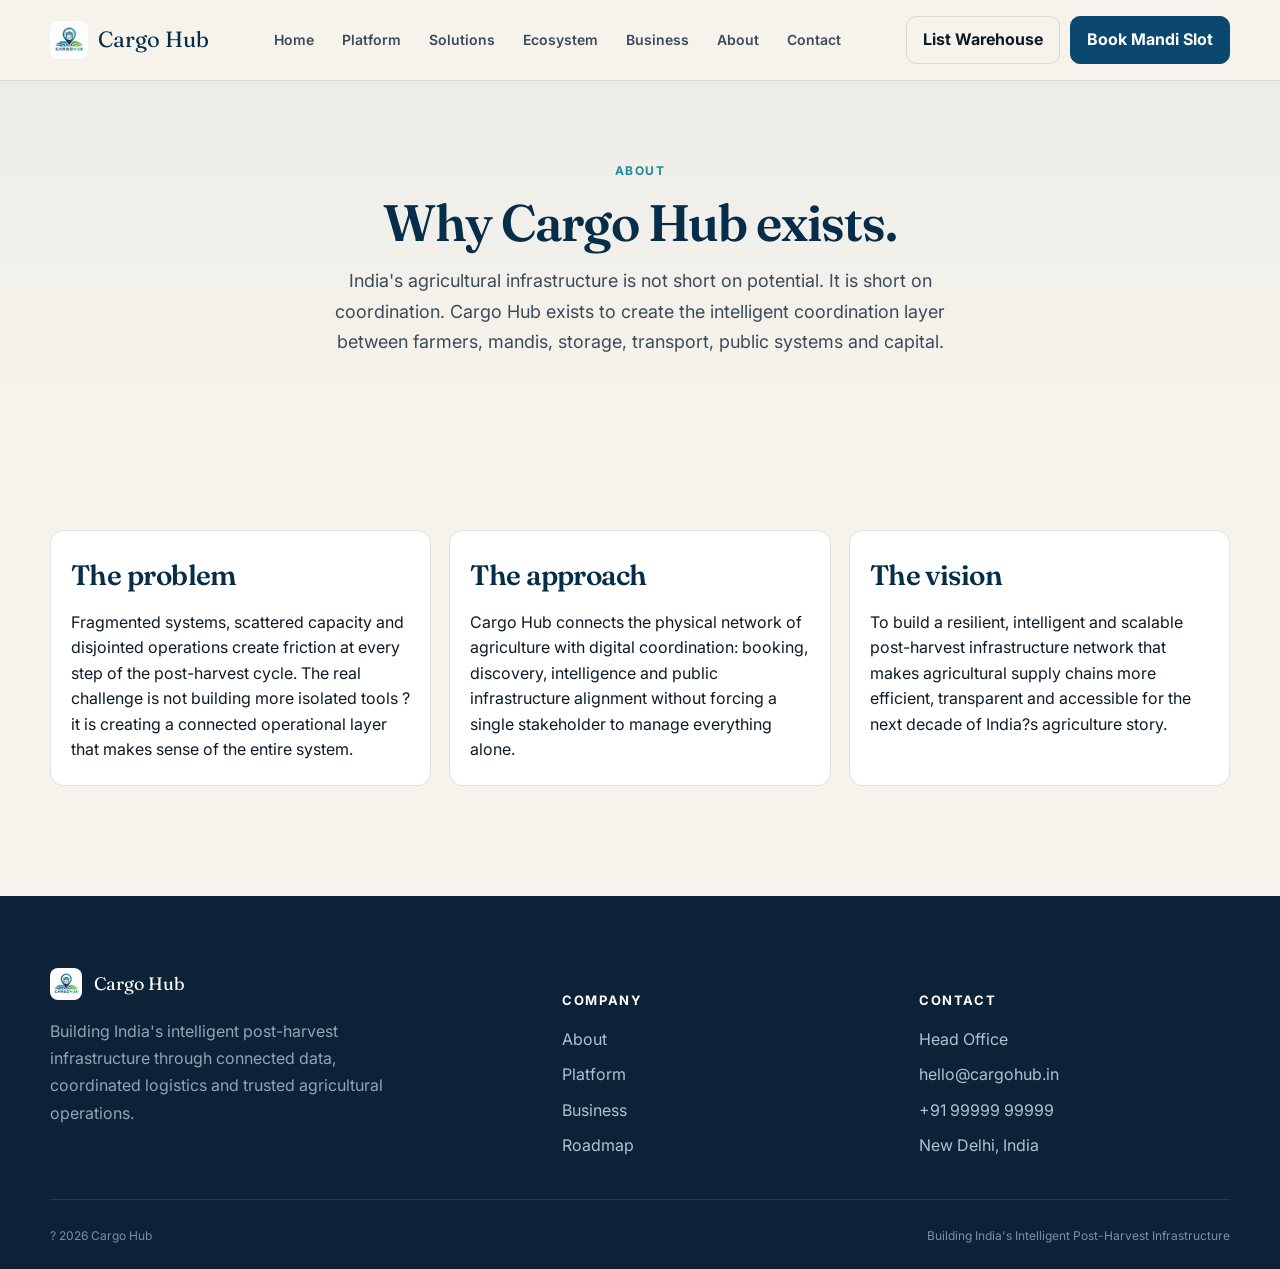
==== commit 276f8352: "Edited heading" ====
--- a/about.html
+++ b/about.html
@@ -70,7 +70,7 @@
         <section class="page-hero">
             <div class="wrap page-hero-inner reveal"><span class="kicker">About</span>
                 <h1>Why Cargo Hub exists.</h1>
-                <p>India?s agricultural infrastructure is not short on potential. It is short on coordination. Cargo Hub
+                <p>India's agricultural infrastructure is not short on potential. It is short on coordination. Cargo Hub
                     exists to create the intelligent coordination layer between farmers, mandis, storage, transport,
                     public systems and capital.</p>
             </div>
@@ -129,7 +129,7 @@
                     </ul>
                 </div>
             </div>
-            <div class="footer-bottom"><span>? <span id="year"></span> Cargo Hub</span><span>Building India?s
+            <div class="footer-bottom"><span>? <span id="year"></span> Cargo Hub</span><span>Building India's
                     Intelligent Post-Harvest Infrastructure</span></div>
         </div>
     </footer>
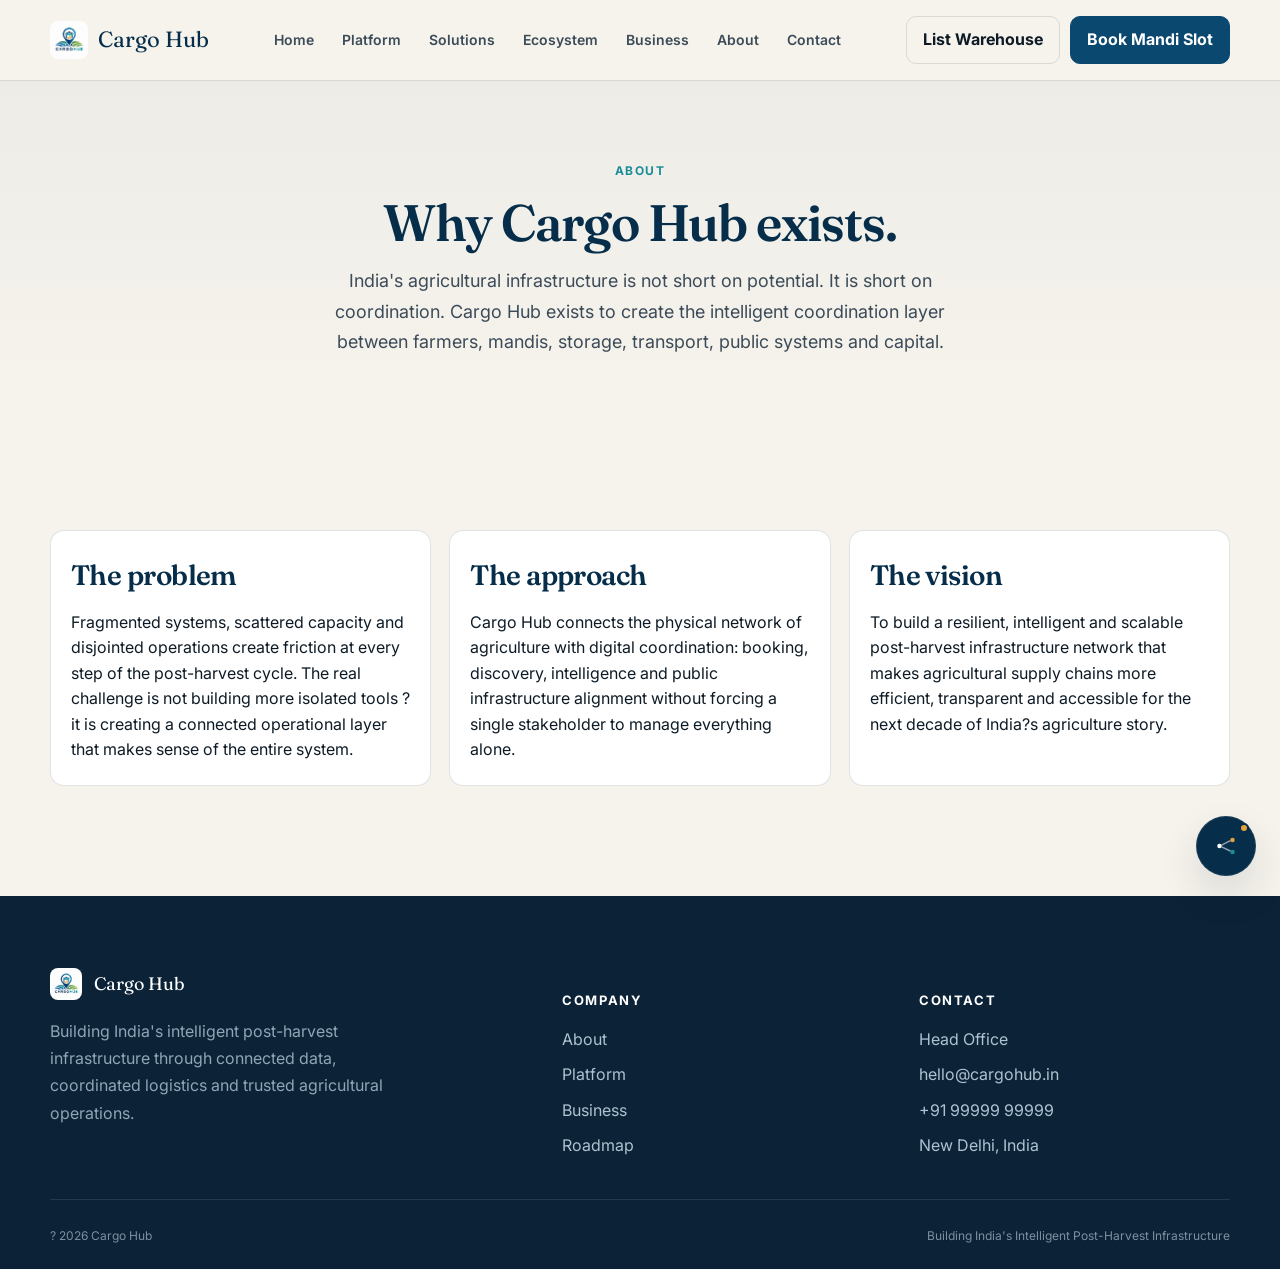
==== commit 7dfb90c6: "Added Chatbot" ====
--- a/about.html
+++ b/about.html
@@ -210,7 +210,7 @@
             </div>
         </div>
     </div>
-    <script src="script.js"></script>
+    <script src="script.js"></script><script src="chatbot.js" defer></script>
 </body>
 
 </html>
--- a/style.css
+++ b/style.css
@@ -1901,4 +1901,402 @@
     font-size: 32px;
     line-height: 1
   }
-}+}
+/* ==========================================================================
+   Cargo Hub Assistant — floating chatbot
+   ========================================================================== */
+
+.chb-launcher {
+  position: fixed;
+  right: 24px;
+  bottom: 24px;
+  width: 60px;
+  height: 60px;
+  border-radius: 50%;
+  background: var(--marine-deep);
+  border: 1px solid rgba(255, 255, 255, 0.08);
+  display: flex;
+  align-items: center;
+  justify-content: center;
+  cursor: pointer;
+  box-shadow: var(--shadow);
+  transition: transform .2s ease, box-shadow .2s ease;
+  z-index: 1200;
+  padding: 0
+}
+
+.chb-launcher:hover {
+  transform: scale(1.06);
+  box-shadow: 0 22px 46px rgba(6, 32, 58, 0.22)
+}
+
+.chb-launcher:focus-visible {
+  outline: 2px solid var(--teal);
+  outline-offset: 3px
+}
+
+.chb-launcher svg {
+  width: 26px;
+  height: 26px
+}
+
+.chb-dot {
+  position: absolute;
+  top: 6px;
+  right: 6px;
+  width: 10px;
+  height: 10px;
+  border-radius: 50%;
+  background: var(--amber);
+  border: 2px solid var(--marine-deep);
+  transition: opacity .2s ease
+}
+
+.chb-dot.chb-hide {
+  opacity: 0;
+  pointer-events: none
+}
+
+.chb-launcher .chb-icon-open {
+  display: none
+}
+
+body.chb-open .chb-launcher .chb-icon-chat {
+  display: none
+}
+
+body.chb-open .chb-launcher .chb-icon-open {
+  display: block
+}
+
+.chb-window {
+  position: fixed;
+  right: 24px;
+  bottom: 94px;
+  width: 396px;
+  height: 610px;
+  max-height: calc(100vh - 120px);
+  background: var(--paper);
+  border: 1px solid var(--line);
+  border-radius: 18px;
+  box-shadow: var(--shadow);
+  display: flex;
+  flex-direction: column;
+  overflow: hidden;
+  z-index: 1190;
+  opacity: 0;
+  transform: translateY(16px) scale(0.98);
+  pointer-events: none;
+  transition: opacity .22s ease, transform .22s ease;
+}
+
+body.chb-open .chb-window {
+  opacity: 1;
+  transform: translateY(0) scale(1);
+  pointer-events: auto
+}
+
+.chb-header {
+  background: var(--marine-deep);
+  color: #fff;
+  display: flex;
+  align-items: center;
+  gap: 12px;
+  padding: 16px 16px;
+  border-bottom: 1px solid rgba(255, 255, 255, 0.1);
+  flex-shrink: 0
+}
+
+.chb-header-icon {
+  width: 36px;
+  height: 36px;
+  border-radius: 50%;
+  background: rgba(255, 255, 255, 0.1);
+  display: flex;
+  align-items: center;
+  justify-content: center;
+  flex-shrink: 0
+}
+
+.chb-header-icon svg {
+  width: 20px;
+  height: 20px
+}
+
+.chb-header-text {
+  flex: 1;
+  min-width: 0
+}
+
+.chb-header-text .chb-title {
+  font-family: var(--font-body);
+  font-weight: 700;
+  font-size: 15px;
+  line-height: 1.2;
+  display: flex;
+  align-items: center;
+  gap: 7px
+}
+
+.chb-status-dot {
+  width: 7px;
+  height: 7px;
+  border-radius: 50%;
+  background: var(--green);
+  flex-shrink: 0
+}
+
+.chb-header-text .chb-subtitle {
+  font-size: 12px;
+  color: rgba(255, 255, 255, 0.68);
+  margin-top: 2px
+}
+
+.chb-header-actions {
+  display: flex;
+  align-items: center;
+  gap: 4px
+}
+
+.chb-icon-btn {
+  background: none;
+  border: 0;
+  color: rgba(255, 255, 255, 0.75);
+  cursor: pointer;
+  width: 30px;
+  height: 30px;
+  border-radius: 8px;
+  display: flex;
+  align-items: center;
+  justify-content: center;
+  transition: background .15s ease, color .15s ease
+}
+
+.chb-icon-btn:hover {
+  background: rgba(255, 255, 255, 0.12);
+  color: #fff
+}
+
+.chb-icon-btn svg {
+  width: 16px;
+  height: 16px
+}
+
+.chb-body {
+  flex: 1;
+  overflow-y: auto;
+  padding: 18px 16px 8px;
+  display: flex;
+  flex-direction: column;
+  gap: 12px;
+  background: var(--paper)
+}
+
+.chb-msg {
+  max-width: 86%;
+  font-size: 13.5px;
+  line-height: 1.55;
+  padding: 11px 14px;
+  border-radius: 14px;
+  white-space: pre-line
+}
+
+.chb-msg.chb-user {
+  align-self: flex-end;
+  background: var(--marine-deep);
+  color: #fff;
+  border-bottom-right-radius: 4px
+}
+
+.chb-msg.chb-bot {
+  align-self: flex-start;
+  background: #fff;
+  color: var(--ink);
+  border: 1px solid var(--line);
+  border-bottom-left-radius: 4px
+}
+
+.chb-msg.chb-bot strong {
+  color: var(--marine-deep)
+}
+
+.chb-typing {
+  align-self: flex-start;
+  background: #fff;
+  border: 1px solid var(--line);
+  border-radius: 14px;
+  border-bottom-left-radius: 4px;
+  padding: 12px 16px;
+  display: flex;
+  gap: 4px
+}
+
+.chb-typing span {
+  width: 6px;
+  height: 6px;
+  border-radius: 50%;
+  background: var(--ink-soft);
+  opacity: 0.4;
+  animation: chbTyping 1s infinite ease-in-out
+}
+
+.chb-typing span:nth-child(2) {
+  animation-delay: .15s
+}
+
+.chb-typing span:nth-child(3) {
+  animation-delay: .3s
+}
+
+@keyframes chbTyping {
+
+  0%,
+  60%,
+  100% {
+    opacity: 0.35;
+    transform: translateY(0)
+  }
+
+  30% {
+    opacity: 1;
+    transform: translateY(-3px)
+  }
+}
+
+.chb-chips {
+  display: flex;
+  flex-wrap: wrap;
+  gap: 8px;
+  padding: 4px 2px 4px
+}
+
+.chb-chip {
+  background: var(--paper-cool);
+  border: 1px solid var(--line);
+  color: var(--marine-deep);
+  font-size: 12.5px;
+  font-weight: 600;
+  padding: 8px 13px;
+  border-radius: 999px;
+  cursor: pointer;
+  transition: border-color .15s ease, background .15s ease, transform .15s ease;
+  white-space: nowrap
+}
+
+.chb-chip:hover {
+  border-color: var(--teal);
+  background: #fff;
+  transform: translateY(-1px)
+}
+
+.chb-chip-label {
+  width: 100%;
+  font-size: 11px;
+  font-weight: 700;
+  text-transform: uppercase;
+  letter-spacing: 0.06em;
+  color: var(--ink-soft);
+  margin: 2px 0 -2px
+}
+
+.chb-action-btn {
+  align-self: flex-start;
+  background: var(--marine);
+  color: #fff;
+  border: 1px solid var(--marine);
+  font-size: 12.5px;
+  font-weight: 700;
+  padding: 9px 15px;
+  border-radius: 10px;
+  cursor: pointer;
+  transition: background .15s ease
+}
+
+.chb-action-btn:hover {
+  background: var(--marine-deep)
+}
+
+.chb-footer {
+  border-top: 1px solid var(--line);
+  padding: 12px;
+  display: flex;
+  align-items: center;
+  gap: 8px;
+  background: var(--paper);
+  flex-shrink: 0
+}
+
+.chb-input {
+  flex: 1;
+  border: 1px solid var(--line);
+  background: #fff;
+  border-radius: 10px;
+  padding: 11px 14px;
+  font-size: 13.5px;
+  font-family: var(--font-body);
+  color: var(--ink);
+  resize: none;
+  outline: none;
+  transition: border-color .15s ease
+}
+
+.chb-input:focus {
+  border-color: var(--teal)
+}
+
+.chb-send {
+  width: 40px;
+  height: 40px;
+  border-radius: 10px;
+  background: var(--marine-deep);
+  border: 1px solid var(--marine-deep);
+  color: #fff;
+  display: flex;
+  align-items: center;
+  justify-content: center;
+  cursor: pointer;
+  flex-shrink: 0;
+  transition: background .15s ease
+}
+
+.chb-send:hover {
+  background: var(--marine)
+}
+
+.chb-send svg {
+  width: 17px;
+  height: 17px
+}
+
+.chb-send:disabled {
+  opacity: 0.5;
+  cursor: default
+}
+
+.chb-disclaimer {
+  font-size: 10.5px;
+  color: var(--ink-soft);
+  text-align: center;
+  padding: 0 12px 10px;
+  background: var(--paper)
+}
+
+@media (max-width:600px) {
+  .chb-launcher {
+    right: 18px;
+    bottom: 18px;
+    width: 54px;
+    height: 54px
+  }
+
+  .chb-window {
+    right: 10px;
+    left: 10px;
+    bottom: 10px;
+    top: 10px;
+    width: auto;
+    height: auto;
+    max-height: none;
+    border-radius: 16px
+  }
+}
